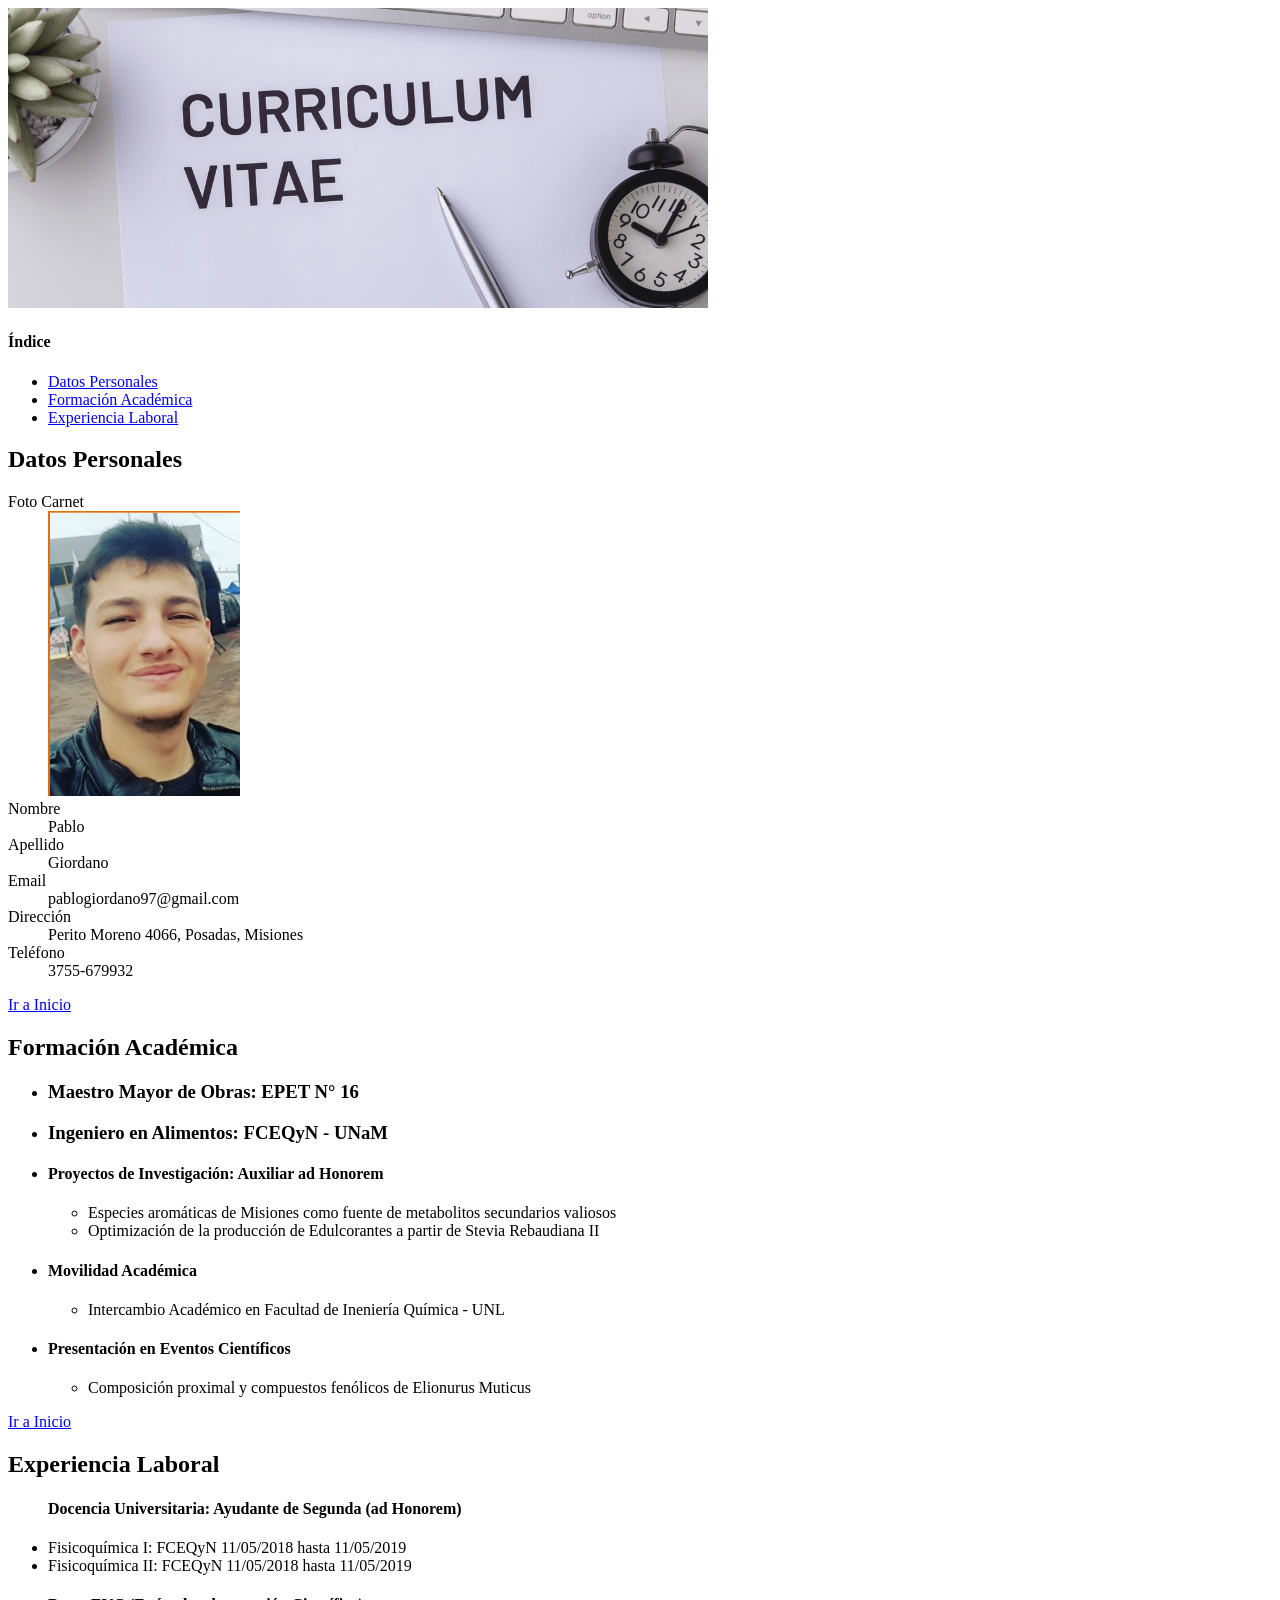
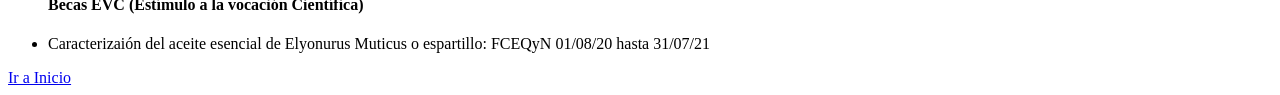
==== index.html @ 4eb3af81 "Add files via upload Subiendo de nuevo los archivos" ====
<!DOCTYPE html>
<html lang="en">
<head>
    <meta charset="UTF-8">
    <meta http-equiv="X-UA-Compatible" content="IE=edge">
    <meta name="viewport" content="width=device-width, initial-scale=1.0">
    <title>Pablo Giordano</title>
</head>
<body>
    <img src="./cabeceracv.png" id="header">
    <nav>
        <h4>Índice</h4>
        <ul>
            <li><a href="#top">Datos Personales</a></li>
            <li><a href="#mid">Formación Académica</a></li>
            <li><a href="#bot">Experiencia Laboral</a></li>
        </ul>
    </nav>
    <div>
        <h2 id="top">Datos Personales</h2>
        <dl>
            <dt>Foto Carnet</dt>
            <dd><img src="./fotocarnet.png"></dd>
            <dt>Nombre</dt>
            <dd>Pablo</dd>
            <dt>Apellido</dt>
            <dd>Giordano</dd>
            <dt>Email</dt>
            <dd>pablogiordano97@gmail.com</dd>
            <dt>Dirección</dt>
            <dd>Perito Moreno 4066, Posadas, Misiones</dd>
            <dt>Teléfono</dt>
            <dd>3755-679932</dd>
        </dl>
    <nav>
        <a href="#header">Ir a Inicio</a>
    </nav>
    </div>
    <div>
        <h2 id="mid">Formación Académica</h2>
        <ul>
            <li><h3>Maestro Mayor de Obras: EPET N° 16</h3></li>
            <li><h3>Ingeniero en Alimentos: FCEQyN - UNaM</h3></li>
            <li>
                <h4>Proyectos de Investigación: Auxiliar ad Honorem</h4>
                <ul> 
                    <li>Especies aromáticas de Misiones como fuente de metabolitos secundarios valiosos</li>
                    <li>Optimización de la producción de Edulcorantes a partir de <l>Stevia Rebaudiana II</l></li>
                </ul>
            </li>
            <li>
                <h4>Movilidad Académica</h4>
                <ul>
                    <li>Intercambio Académico en Facultad de Ineniería Química - UNL</li>
                </ul>
            </li>
            <li>
                <h4>Presentación en Eventos Científicos</h4>
                <ul>
                    <li>Composición proximal y compuestos fenólicos de <l>Elionurus Muticus</l></li>
                </ul>
            </li>
        </ul>
    </div>
    <nav>
        <a href="#header">Ir a Inicio</a>
    </nav>
    <div>
        <h2 id="bot">Experiencia Laboral</h2>
        <ul>
            <h4>Docencia Universitaria: Ayudante de Segunda (ad Honorem)</h4>
            <li>Fisicoquímica I: FCEQyN 11/05/2018 hasta 11/05/2019</li>
            <li>Fisicoquímica II: FCEQyN 11/05/2018 hasta 11/05/2019</li>
        </ul>
        <ul>
            <h4>Becas EVC (Estímulo a la vocación Científica)</h4>
            <li>Caracterizaión del aceite esencial de <l>Elyonurus Muticus</l> o espartillo: FCEQyN 01/08/20 hasta 31/07/21</li>
        </ul>
    </div>
    <nav>
        <a href="#header">Ir a Inicio</a>
    </nav>    
</body>
</html>
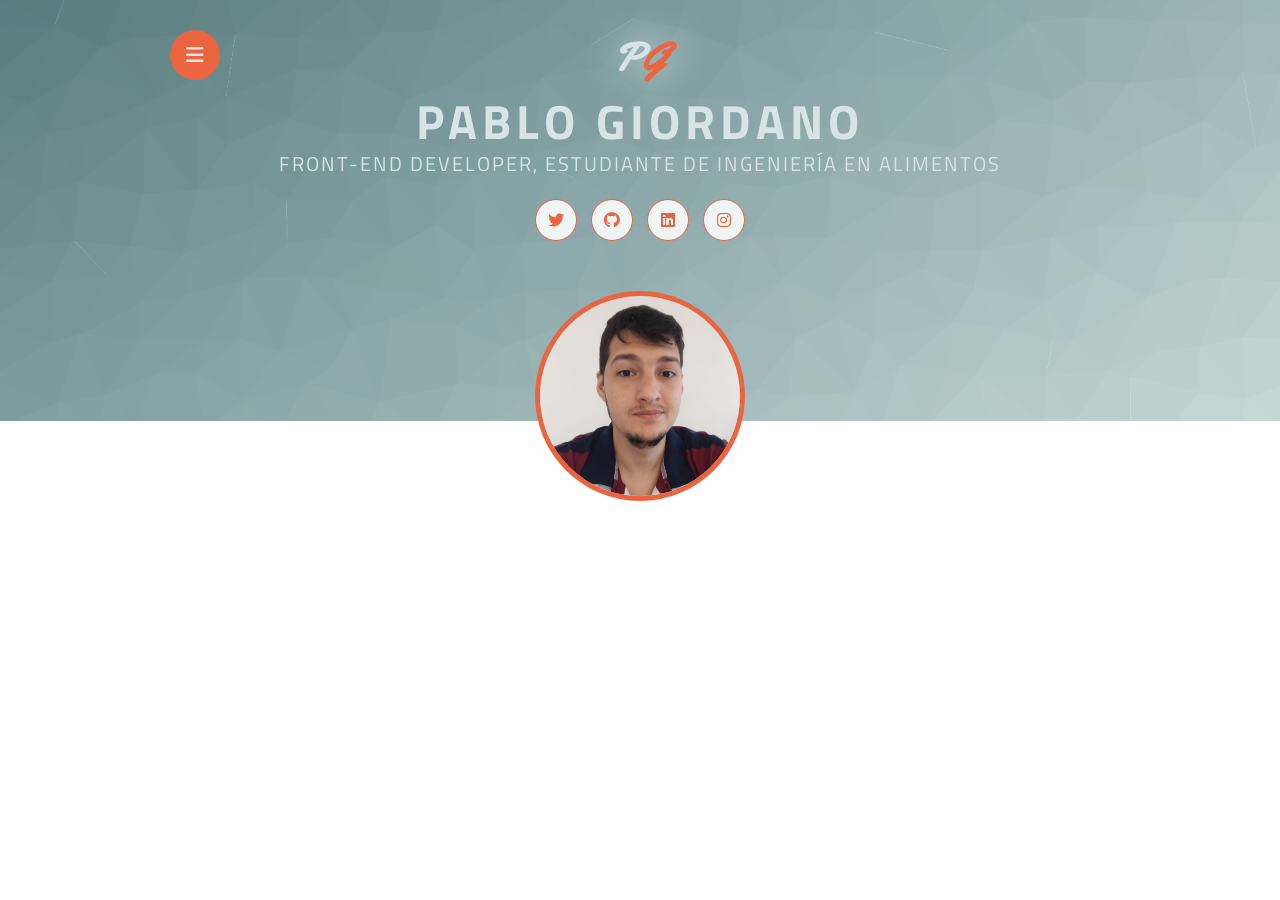
==== commit bcccb414: "Primer commit, inicio de la página hecho con navbar, foto y redes" ====
--- a/index.html
+++ b/index.html
@@ -1,84 +1,50 @@
-<!DOCTYPE html>
-<html lang="en">
-<head>
-    <meta charset="UTF-8">
-    <meta http-equiv="X-UA-Compatible" content="IE=edge">
-    <meta name="viewport" content="width=device-width, initial-scale=1.0">
-    <title>Pablo Giordano</title>
-</head>
-<body>
-    <img src="./cabeceracv.png" id="header">
-    <nav>
-        <h4>Índice</h4>
-        <ul>
-            <li><a href="#top">Datos Personales</a></li>
-            <li><a href="#mid">Formación Académica</a></li>
-            <li><a href="#bot">Experiencia Laboral</a></li>
-        </ul>
-    </nav>
-    <div>
-        <h2 id="top">Datos Personales</h2>
-        <dl>
-            <dt>Foto Carnet</dt>
-            <dd><img src="./fotocarnet.png"></dd>
-            <dt>Nombre</dt>
-            <dd>Pablo</dd>
-            <dt>Apellido</dt>
-            <dd>Giordano</dd>
-            <dt>Email</dt>
-            <dd>pablogiordano97@gmail.com</dd>
-            <dt>Dirección</dt>
-            <dd>Perito Moreno 4066, Posadas, Misiones</dd>
-            <dt>Teléfono</dt>
-            <dd>3755-679932</dd>
-        </dl>
-    <nav>
-        <a href="#header">Ir a Inicio</a>
-    </nav>
-    </div>
-    <div>
-        <h2 id="mid">Formación Académica</h2>
-        <ul>
-            <li><h3>Maestro Mayor de Obras: EPET N° 16</h3></li>
-            <li><h3>Ingeniero en Alimentos: FCEQyN - UNaM</h3></li>
-            <li>
-                <h4>Proyectos de Investigación: Auxiliar ad Honorem</h4>
-                <ul> 
-                    <li>Especies aromáticas de Misiones como fuente de metabolitos secundarios valiosos</li>
-                    <li>Optimización de la producción de Edulcorantes a partir de <l>Stevia Rebaudiana II</l></li>
-                </ul>
-            </li>
-            <li>
-                <h4>Movilidad Académica</h4>
-                <ul>
-                    <li>Intercambio Académico en Facultad de Ineniería Química - UNL</li>
-                </ul>
-            </li>
-            <li>
-                <h4>Presentación en Eventos Científicos</h4>
-                <ul>
-                    <li>Composición proximal y compuestos fenólicos de <l>Elionurus Muticus</l></li>
-                </ul>
-            </li>
-        </ul>
-    </div>
-    <nav>
-        <a href="#header">Ir a Inicio</a>
-    </nav>
-    <div>
-        <h2 id="bot">Experiencia Laboral</h2>
-        <ul>
-            <h4>Docencia Universitaria: Ayudante de Segunda (ad Honorem)</h4>
-            <li>Fisicoquímica I: FCEQyN 11/05/2018 hasta 11/05/2019</li>
-            <li>Fisicoquímica II: FCEQyN 11/05/2018 hasta 11/05/2019</li>
-        </ul>
-        <ul>
-            <h4>Becas EVC (Estímulo a la vocación Científica)</h4>
-            <li>Caracterizaión del aceite esencial de <l>Elyonurus Muticus</l> o espartillo: FCEQyN 01/08/20 hasta 31/07/21</li>
-        </ul>
-    </div>
-    <nav>
-        <a href="#header">Ir a Inicio</a>
-    </nav>    
-</body>
+<!DOCTYPE html>
+<html lang="es">
+<head>
+    <meta charset="UTF-8">
+    <meta http-equiv="X-UA-Compatible" content="IE=edge">
+    <meta name="viewport" content="width=device-width, initial-scale=1.0">
+    <link rel="stylesheet" href="https://cdnjs.cloudflare.com/ajax/libs/font-awesome/6.3.0/css/all.min.css" integrity="sha512-SzlrxWUlpfuzQ+pcUCosxcglQRNAq/DZjVsC0lE40xsADsfeQoEypE+enwcOiGjk/bSuGGKHEyjSoQ1zVisanQ==" crossorigin="anonymous" referrerpolicy="no-referrer" />
+    <title>CV Pablo Giordano</title>
+    <link rel="stylesheet" href="styles/style.css">
+</head>
+<body>
+    <section class="inicio" id="inicio">
+        <div class="contenido-seccion">
+            <header>
+                <div class="nav-bar" id='nav-bar'>
+                    <i class="fa-solid fa-bars"></i>
+                </div>
+                <nav class="nav" id="nav">
+                    <a href="#inicio">Inicio</a>
+                    <a href="#sobremi">Sobre mí</a>
+                    <a href="#habilidades">Habilidades</a>
+                    <a href="#contacto">Contacto</a>
+                    <a href=""></a>
+                </nav>
+                <div class="logo">
+                    P<span class="color">G</span>
+                </div>
+                <div class="info">
+                    <h1>PABLO GIORDANO</h1>
+                    <h2>FRONT-END DEVELOPER, ESTUDIANTE DE INGENIERÍA EN ALIMENTOS</h2>
+                    <div class="redes">
+                        <a href="#"><i class="fa-brands fa-twitter"></i></a>
+                        <a href="#"><i class="fa-brands fa-github"></i></a>
+                        <a href="#"><i class="fa-brands fa-linkedin"></i></a>
+                        <a href="#"><i class="fa-brands fa-instagram"></i></a>
+                    </div>
+                </div>
+                <div class="foto">
+                    <img src="data/img.png" alt="Foto del curriculum">
+                </div>
+                
+            </header>
+        </div>
+    </section>
+    
+
+
+    <script src='app/app.js'></script>
+</body>
 </html>
--- a/styles/style.css
+++ b/styles/style.css
@@ -0,0 +1,129 @@
+/* Importamos las fuentes de Google Fonts*/
+@import url('https://fonts.googleapis.com/css2?family=Roboto+Condensed:wght@300;400&family=Titillium+Web:wght@200;300;400;600;700&family=Yellowtail&display=swap');
+
+/*Colores de la página web*/
+:root{
+    --color-base: #EFF5F5;
+    --color-secundario: #D6E4E5;
+    --color-letras: #497174;
+    --color-resaltar: #EB6440;
+}
+
+
+*{
+    font-family: 'Titillium Web';
+    margin:0;
+    padding:0;
+}
+html{
+    scroll-behavior: smooth;
+}
+/* Sección Inicio*/
+.inicio{
+    background: url("../data/triangles.png");
+    background-size: cover;
+    background-position: center center;
+    color: var(--color-secundario);
+}
+.inicio .contenido-seccion{
+    max-width: 1000px;
+    margin: auto;
+    text-align: center;
+    padding: 0 10px;
+}
+.inicio .contenido-seccion header{
+    padding: 30px;
+}
+
+/* Menú de navegación*/
+
+.inicio .contenido-seccion header nav{
+    position: fixed;
+    margin-left: 60px;
+    background-color: var(--color-resaltar);
+    padding: 15px;
+    border-radius: 10px;
+    text-align: left;
+    z-index: 99;
+    display: none;
+}
+.inicio .contenido-seccion header nav a{
+    display: block;
+    color: var(--color-base);
+    text-decoration: none;
+    margin-bottom: 10px;
+    font-weight: bold;
+}
+
+/* LOGO */
+.inicio .contenido-seccion header .logo {
+    font-weight: bold;
+    font-size: 2.5rem;
+    font-family: 'Yellowtail';
+    text-shadow: 0 0 35px var(--color-secundario);
+}
+.inicio .contenido-seccion header .logo .color{
+    color: var(--color-resaltar);
+    font-family: 'Yellowtail';
+}
+.inicio .contenido-seccion header .nav-bar{
+    position: fixed;
+    background-color: var(--color-resaltar);
+    font-size: 20px;
+    width: 50px;
+    height: 50px;
+    border-radius: 50%;
+    line-height: 50px;
+    cursor: pointer;
+    transition: .3s;
+}
+.inicio .contenido-seccion header .nav-bar:hover{
+    box-shadow: 0 0 35px var(--color-secundario);
+}
+.inicio .contenido-seccion .info{
+    padding-bottom: 130px;
+}
+.inicio .contenido-seccion .info h1{
+    font-size: 3rem;
+    letter-spacing: 5px;
+}
+.inicio .contenido-seccion .info h2{
+    font-weight: normal;
+    font-size: 20px;
+    margin-top: -10px;
+    letter-spacing: 2px;
+}
+.inicio .contenido-seccion .info .redes{
+    margin: 20px 0;
+}
+.inicio .contenido-seccion .info .redes a{
+    display: inline-block;
+    text-decoration: none;
+    color: var(--color-resaltar);
+    background-color: var(--color-base);
+    border: 1px solid var(--color-resaltar);
+    border-radius: 50%;
+    width: 40px;
+    height: 40px;
+    line-height: 40px;
+    margin: 0 5px;
+    transition: .3s;
+}
+.inicio .contenido-seccion .info .redes a:hover{
+    color: var(--color-secundario);
+    border-color: var(--color-secundario);
+    box-shadow: 0 0 20px var(--color-base);
+    background-color: var(--color-resaltar);
+}
+.inicio .contenido-seccion .foto{
+    position: relative;
+}
+.inicio .contenido-seccion .foto img{
+    max-width: 200px;
+    border-radius: 50%;
+    border: 5px solid var(--color-resaltar);
+    position: absolute;
+    left: 50%;
+    top: -100px;
+    transform: translateX(-50%);
+}
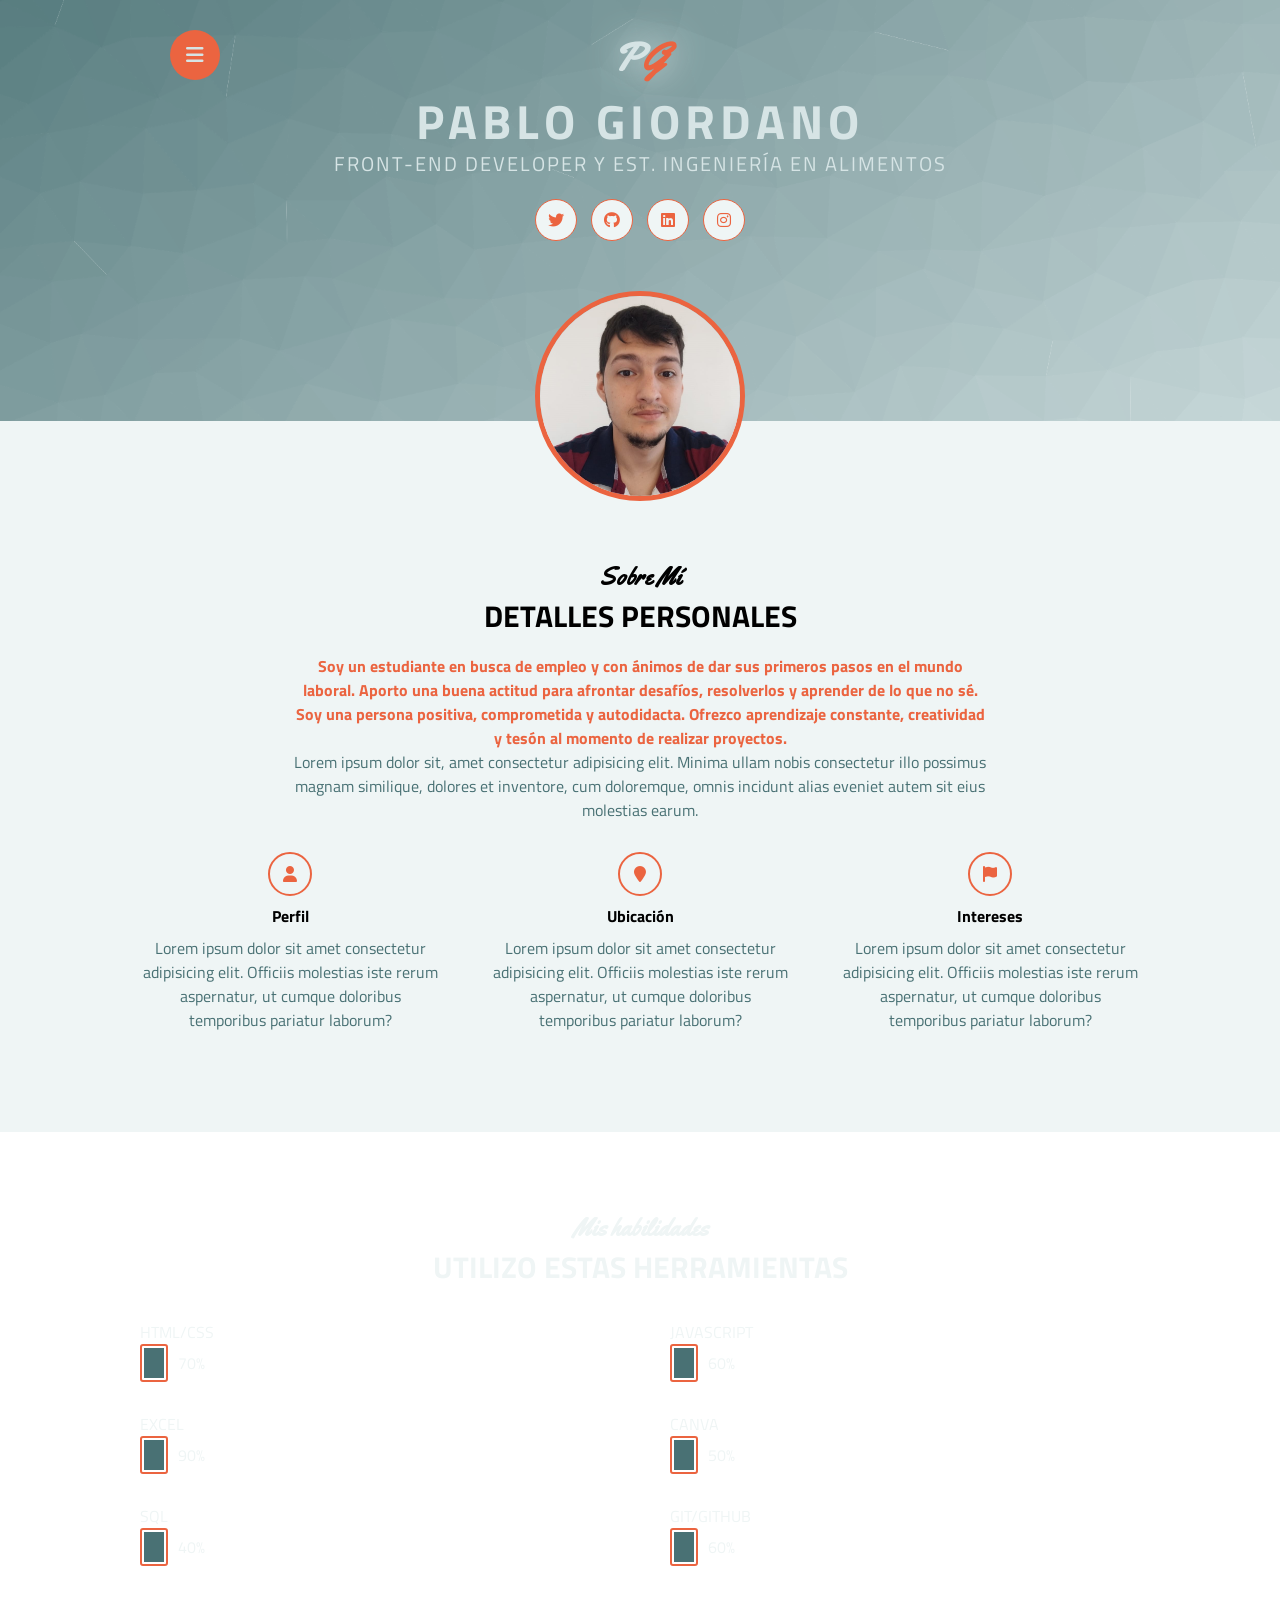
==== commit 1c92df2c: "Agreggue secciones Sobre MÃi y Habilidades" ====
--- a/index.html
+++ b/index.html
@@ -9,6 +9,7 @@
     <link rel="stylesheet" href="styles/style.css">
 </head>
 <body>
+    <!--SECCION INICIO-->
     <section class="inicio" id="inicio">
         <div class="contenido-seccion">
             <header>
@@ -27,7 +28,7 @@
                 </div>
                 <div class="info">
                     <h1>PABLO GIORDANO</h1>
-                    <h2>FRONT-END DEVELOPER, ESTUDIANTE DE INGENIERÍA EN ALIMENTOS</h2>
+                    <h2>FRONT-END DEVELOPER Y EST. INGENIERÍA EN ALIMENTOS</h2>
                     <div class="redes">
                         <a href="#"><i class="fa-brands fa-twitter"></i></a>
                         <a href="#"><i class="fa-brands fa-github"></i></a>
@@ -42,8 +43,111 @@
             </header>
         </div>
     </section>
-    
+    <!--SECCION SOBRE MI-->
+    <section class="sobremi" id="sobremi">
+        <div class="contenido-seccion">
+            <h2 class="titulo-seccion">Sobre Mí</h2>
+            <h3>Detalles Personales</h3>
 
+            <p class="especial">Soy un estudiante en busca de empleo y con ánimos de dar sus primeros pasos en el mundo laboral. Aporto una buena actitud para afrontar desafíos, resolverlos y aprender de lo que no sé. Soy una persona positiva, comprometida y autodidacta. Ofrezco aprendizaje constante, creatividad y tesón al momento de realizar proyectos.</p>
+            <p>Lorem ipsum dolor sit, amet consectetur adipisicing elit. Minima ullam nobis consectetur illo possimus magnam similique, 
+                dolores et inventore, cum doloremque, omnis incidunt alias eveniet autem sit eius molestias earum.</p>
+
+            <div class="fila">
+                <div class="col">
+                    <i class="fa-solid fa-user"></i>
+                    <span class="titulo-detalle">Perfil</span>
+                    <p>Lorem ipsum dolor sit amet consectetur adipisicing elit. Officiis molestias 
+                        iste rerum aspernatur, ut cumque doloribus temporibus pariatur laborum?</p>
+                </div>
+                <div class="col">
+                    <i class="fa-solid fa-location-pin"></i>
+                    <span class="titulo-detalle">Ubicación</span>
+                    <p>Lorem ipsum dolor sit amet consectetur adipisicing elit. Officiis molestias 
+                        iste rerum aspernatur, ut cumque doloribus temporibus pariatur laborum?</p>
+                </div>
+                <div class="col">
+                    <i class="fa-solid fa-flag"></i>
+                    <span class="titulo-detalle">Intereses</span>
+                    <p>Lorem ipsum dolor sit amet consectetur adipisicing elit. Officiis molestias 
+                        iste rerum aspernatur, ut cumque doloribus temporibus pariatur laborum?</p>
+                </div>
+            </div>
+        </div>
+    </section>
+    <!--SECCION HABILIDADES-->
+    <section class="habilidades" id="habilidades">
+        <div class="contenido-habilidades">
+            <h2 class="titulo-seccion">Mis habilidades</h2>
+            <h3>Utilizo estas herramientas</h3>
+            <div class="fila">
+                <div class="col">
+                    <span>HTML/CSS</span>
+                    <div class="cont-barra">
+                        <div class="barra" id="html">
+
+                            <div class="e"></div>
+                        </div>
+                        <span>70%</span>
+                    </div>
+                </div>
+                <div class="col">
+                    <span>JAVASCRIPT</span>
+                    <div class="cont-barra">
+                        <div class="barra" id="javascript">
+
+                            <div class="e"></div>
+                        </div>
+                        <span>60%</span>
+                    </div>
+                </div>
+            </div>
+            <div class="fila">
+                <div class="col">
+                    <span>EXCEL</span>
+                    <div class="cont-barra">
+                        <div class="barra" id="excel">
+
+                            <div class="e"></div>
+                        </div>
+                        <span>90%</span>
+                    </div>
+                </div>
+                <div class="col">
+                    <span>CANVA</span>
+                    <div class="cont-barra">
+                        <div class="barra" id="canva">
+
+                            <div class="e"></div>
+                        </div>
+                        <span>50%</span>
+                    </div>
+                </div>
+            </div>
+            <div class="fila">
+                <div class="col">
+                    <span>SQL</span>
+                    <div class="cont-barra">
+                        <div class="barra" id="sql">
+
+                            <div class="e"></div>
+                        </div>
+                        <span>40%</span>
+                    </div>
+                </div>
+                <div class="col">
+                    <span>GIT/GITHUB</span>
+                    <div class="cont-barra">
+                        <div class="barra" id="git">
+
+                            <div class="e"></div>
+                        </div>
+                        <span>60%</span>
+                    </div>
+                </div>
+            </div>
+        </div>
+    </section>
 
     <script src='app/app.js'></script>
 </body>
--- a/styles/style.css
+++ b/styles/style.css
@@ -126,4 +126,105 @@
     left: 50%;
     top: -100px;
     transform: translateX(-50%);
+}
+/*SECCION SOBRE MI*/
+.titulo-seccion{
+    font-family: 'Yellowtail';
+    font-size: 1.5rem;
+}
+
+.sobremi{
+    background-color: var(--color-base);
+    padding: 140px 0 100px 0;
+    text-align: center;
+}
+.sobremi .contenido-seccion{
+    max-width: 1000px;
+    margin: auto;
+    padding: 0 10px;
+}
+.sobremi .contenido-seccion h3{
+    text-transform: uppercase;
+    font-size: 30px;
+}
+.sobremi .contenido-seccion .especial{
+    color: var(--color-resaltar);
+    font-weight: bold;
+    margin-top: 15px;
+}
+.sobremi .contenido-seccion p{
+    max-width: 700px;
+    margin: auto;
+    color: var(--color-letras);
+}
+.sobremi .contenido-seccion .fila{
+    display: flex;
+    margin-top: 30px;
+    justify-content: space-between;
+}
+.sobremi .contenido-seccion .fila .col{
+    width: 30%;
+}
+.sobremi .contenido-seccion .fila .col i{
+    color: var(--color-resaltar);
+    display: inline-block;
+    width: 40px;
+    height: 40px;
+    border: 2px solid var(--color-resaltar);
+    line-height: 40px;
+    border-radius: 50%;
+}
+.sobremi .contenido-seccion .fila .col span{
+    display: block;
+    font-weight: bold;
+    margin: 8px 0;
+}
+
+/*SECCION DE HABILIDADES*/
+.habilidades{
+    padding: 80px 0 100px 0;
+    text-align: center;
+    background: url("../data/triangles.png");
+    background-size: cover;
+    background-attachment: fixed;
+    background-position: center center;
+    color: var(--color-base);
+}
+.habilidades .titulo-seccion{
+    color: var(--color-base);
+}
+.habilidades .contenido-habilidades{
+    max-width: 1000px;
+    margin: auto;
+    padding: 0 10px;
+}
+.habilidades .contenido-habilidades h3{
+    text-transform: uppercase;
+    font-size: 30px;
+}
+.habilidades .contenido-habilidades .fila{
+    display: flex;
+    justify-content: space-between;
+    margin-top: 30px;
+}
+.habilidades .contenido-habilidades .fila .col{
+    width: 47%;
+    text-align: left;
+}
+.habilidades .contenido-habilidades .fila .col .cont-barra{
+    display: flex;
+    align-items: center;
+}
+.habilidades .contenido-habilidades .barra{
+    display: flex;
+    border: 2px solid var(--color-resaltar);
+    padding: 2px;
+    border-radius: 3px;
+    margin-right: 10px;
+}
+.habilidades .contenido-habilidades .barra .e{
+    background-color: var(--color-letras);
+    width: 20px;
+    height: 30px;
+    
 }
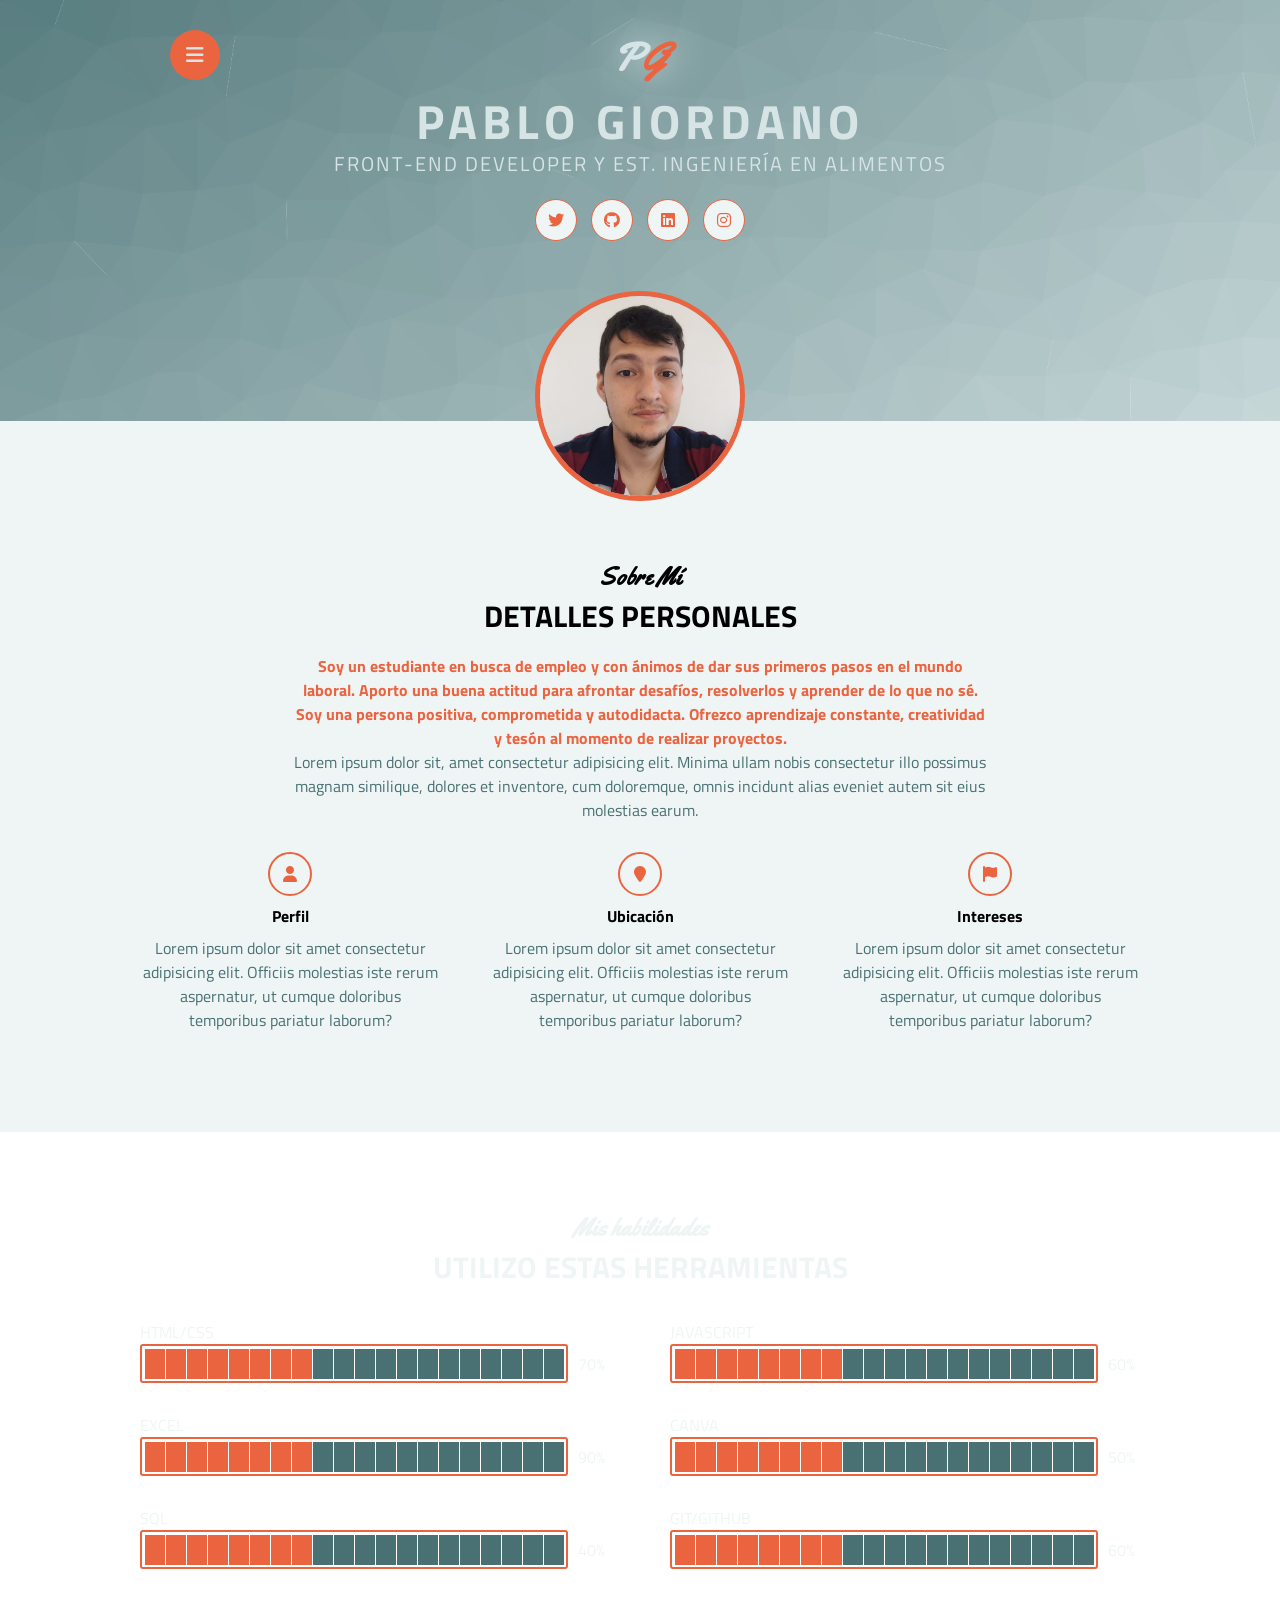
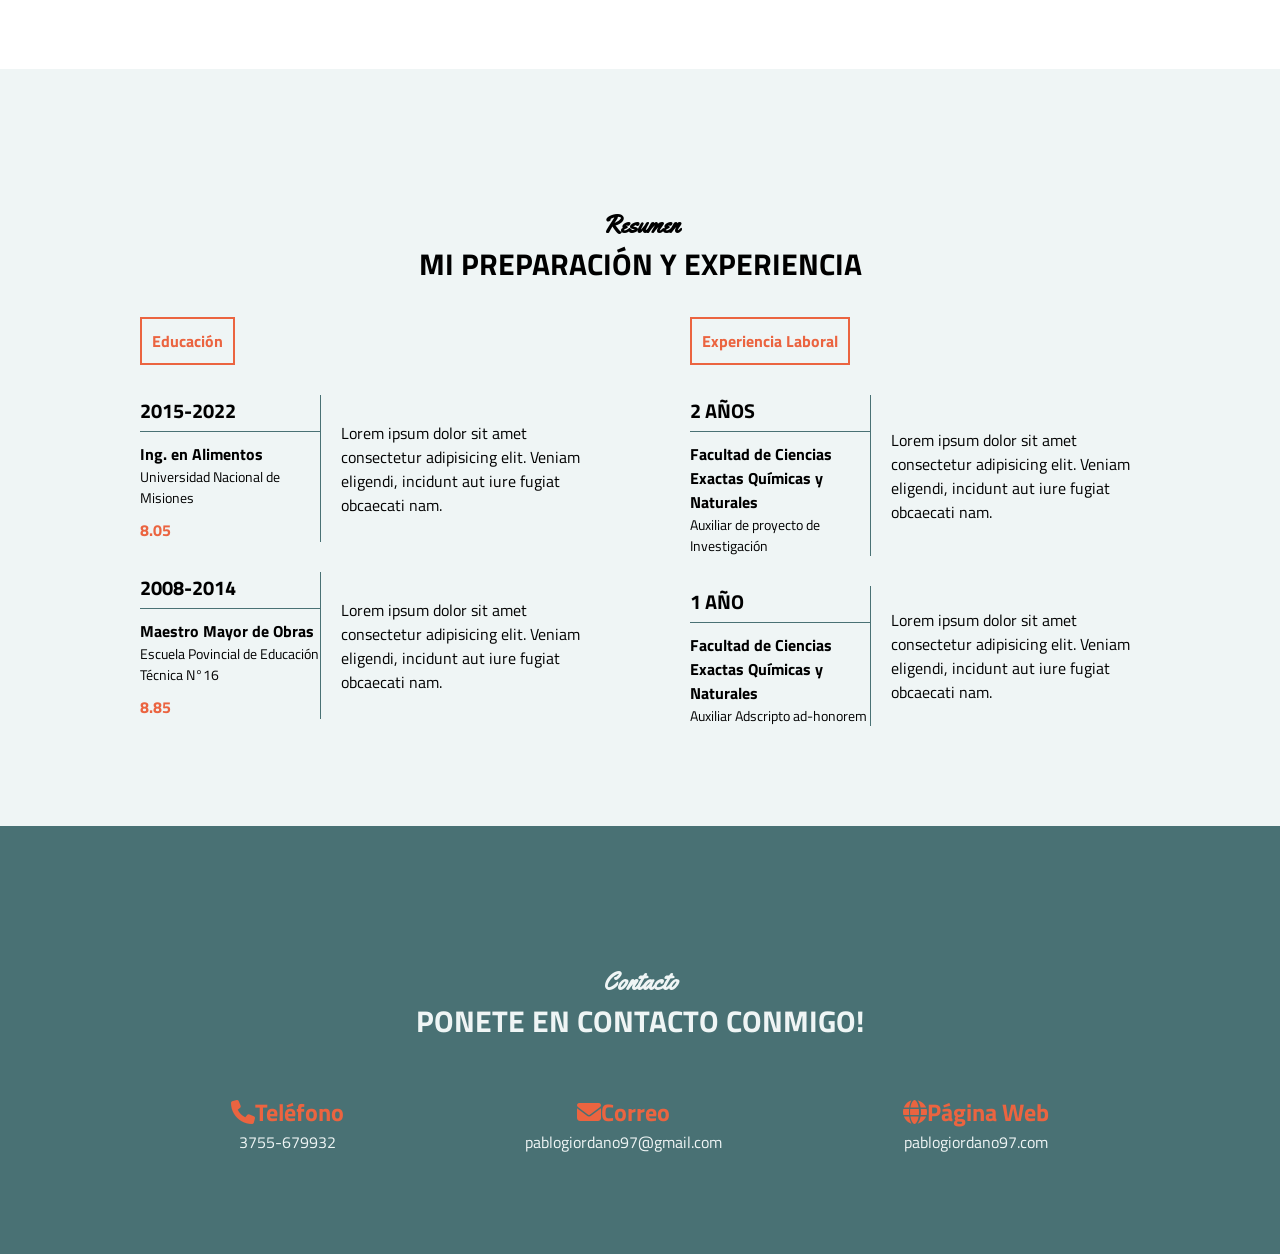
==== commit aba40d64: "Agregue secciones de contacto y resumen, tambiÃen javascript para animaciones y esconder el nav cuan" ====
--- a/index.html
+++ b/index.html
@@ -17,10 +17,11 @@
                     <i class="fa-solid fa-bars"></i>
                 </div>
                 <nav class="nav" id="nav">
-                    <a href="#inicio">Inicio</a>
-                    <a href="#sobremi">Sobre mí</a>
-                    <a href="#habilidades">Habilidades</a>
-                    <a href="#contacto">Contacto</a>
+                    <a href="#inicio" onclick="selecciona()">Inicio</a>
+                    <a href="#sobremi" onclick="selecciona()">Sobre mí</a>
+                    <a href="#habilidades" onclick="selecciona()">Habilidades</a>
+                    <a href="#resumen" onclick="selecciona()">Resumen</a>
+                    <a href="#contacto" onclick="selecciona()">Contacto</a>
                     <a href=""></a>
                 </nav>
                 <div class="logo">
@@ -148,7 +149,119 @@
             </div>
         </div>
     </section>
-
+    <!--SECCION RESUMEN-->
+    <section class="resumen" id="resumen">
+        <div class="contenido-seccion">
+            <h2 class="titulo-seccion">Resumen</h2>
+            <h3>Mi preparación y experiencia</h3>
+            <div class="info">
+                <div class="col">
+                    <span class="titulo">Educación</span>
+                    <table>
+                        <tr>
+                            <td class="datos">
+                                <h3>2015-2022</h3>
+                            </td>
+                            <td class="descripcion" rowspan="2">
+                                Lorem ipsum dolor sit amet consectetur adipisicing elit. Veniam eligendi, 
+                                incidunt aut iure fugiat obcaecati nam. 
+                            </td>
+                        </tr>
+                        <tr>
+                            <td>
+                                <h4>Ing. en Alimentos</h4>
+                                <p>Universidad Nacional de Misiones</p>
+                                <span class="promedio">8.05</span>
+                            </td>
+                        </tr>
+                    </table>
+                    <table>
+                        <tr>
+                            <td class="datos">
+                                <h3>2008-2014</h3>
+                            </td>
+                            <td class="descripcion" rowspan="2">
+                                Lorem ipsum dolor sit amet consectetur adipisicing elit. Veniam eligendi, 
+                                incidunt aut iure fugiat obcaecati nam. 
+                            </td>
+                        </tr>
+                        <tr>
+                            <td>
+                                <h4>Maestro Mayor de Obras</h4>
+                                <p>Escuela Povincial de Educación Técnica N°16</p>
+                                <span class="promedio">8.85</span>
+                            </td>
+                        </tr>
+                    </table>
+                </div>
+                <div class="col">
+                    <span class="titulo">Experiencia Laboral</span>
+                    <table>
+                        <tr>
+                            <td class="datos">
+                                <h3>2 años</h3>
+                            </td>
+                            <td class="descripcion" rowspan="2">
+                                Lorem ipsum dolor sit amet consectetur adipisicing elit. Veniam eligendi, 
+                                incidunt aut iure fugiat obcaecati nam. 
+                            </td>
+                        </tr>
+                        <tr>
+                            <td>
+                                <h4>Facultad de Ciencias Exactas Químicas y Naturales</h4>
+                                <p>Auxiliar de proyecto de Investigación</p>
+                                
+                            </td>
+                        </tr>
+                    </table>
+                    <table>
+                        <tr>
+                            <td class="datos">
+                                <h3>1 año</h3>
+                            </td>
+                            <td class="descripcion" rowspan="2">
+                                Lorem ipsum dolor sit amet consectetur adipisicing elit. Veniam eligendi, 
+                                incidunt aut iure fugiat obcaecati nam. 
+                            </td>
+                        </tr>
+                        <tr>
+                            <td>
+                                <h4>Facultad de Ciencias Exactas Químicas y Naturales</h4>
+                                <p>Auxiliar Adscripto ad-honorem</p>
+                            </td>
+                        </tr>
+                    </table>
+                </div>
+            </div>
+        </div>
+    </section>
+    <!--SECCION CONTACTO-->
+    <section class="contacto" id="contacto">
+        <div class="contenido-seccion">
+            <h2 class="titulo-seccion">Contacto</h2>
+            <h3>Ponete en contacto conmigo!</h3>
+            <div class="fila">
+                <div class="col">
+                    <h2>
+                        <i class="fa-solid fa-phone"></i>Teléfono
+                    </h2>
+                    <span class="info-contacto">3755-679932</span>
+                </div>
+                <div class="col">
+                    <h2>
+                        <i class="fa-solid fa-envelope"></i>Correo
+                    </h2>
+                    <span class="info-contacto">pablogiordano97@gmail.com</span>
+                </div>
+                <div class="col">
+                    <h2>
+                        <i class="fa-solid fa-globe"></i>Página Web
+                    </h2>
+                    <span class="info-contacto">pablogiordano97.com</span>
+                </div>
+            </div>    
+        </div>
+    </section>
     <script src='app/app.js'></script>
 </body>
 </html>
--- a/styles/style.css
+++ b/styles/style.css
@@ -226,5 +226,92 @@
     background-color: var(--color-letras);
     width: 20px;
     height: 30px;
-    
+    margin: 0.5px;
+}
+/*SECCION RESUMEN*/
+.resumen {
+    background-color: var(--color-base);
+    padding: 140px 0 100px 0;
+    text-align: center;
+}
+.resumen .contenido-seccion {
+    max-width: 1000px;
+    margin: auto;
+    padding: 0 10px;
+}
+.resumen .contenido-seccion h3{
+    text-transform: uppercase;
+    font-size: 30px;
+}
+.resumen .contenido-seccion .info{
+    text-align: left;
+    display: flex;
+    justify-content: space-between;
+    margin-top: 30px;
+}
+.resumen .contenido-seccion .info .col{
+    width: 45%;
+}
+.resumen .contenido-seccion .info .col .titulo{
+    display: inline-block;
+    color: var(--color-resaltar);
+    font-weight: bold;
+    border: 2px solid var(--color-resaltar);
+    padding: 10px;
+}
+.resumen .contenido-seccion .info .col table{
+    margin-top: 30px;
+    border-collapse: collapse;
+}
+.resumen .contenido-seccion .info .col table .datos{
+    width: 40%;
+    border-bottom: 1px solid var(--color-letras);
+}
+.resumen .contenido-seccion .info .col table h4{
+    margin-top: 10px;
+}
+.resumen .contenido-seccion .info .col table h3{
+    font-size: 20px;
+    margin-bottom: 5px;
+}
+.resumen .contenido-seccion .info .col table p{
+    font-size: 14px;
+}
+.resumen .contenido-seccion .info .col table .promedio{
+    display: block;
+    color: var(--color-resaltar);
+    margin-top: 10px;
+    font-weight: bold;
+}
+.resumen .contenido-seccion .info .col table .descripcion{
+    border-left: 1px solid var(--color-letras);
+    padding-left: 20px;
+}
+/*SECCION CONTACTO*/
+
+.contacto{
+    background-color: var(--color-letras);
+    padding: 140px 0 100px 0;
+    color: var(--color-base);
+    text-align: center;
+}
+.contacto .contenido-seccion{
+    max-width: 1000px;
+    margin: auto;
+    padding: 0 10px;
+}
+.contacto .contenido-seccion h3{
+    text-transform: uppercase;
+    font-size: 30px;
+}
+.contacto .contenido-seccion .fila{
+    display: flex;
+    justify-content: space-around;
+}
+.contacto .contenido-seccion .fila .col{
+    margin-top: 50px;
+}
+.contacto .contenido-seccion .fila .col h2{
+    color:var(--color-resaltar);
+
 }
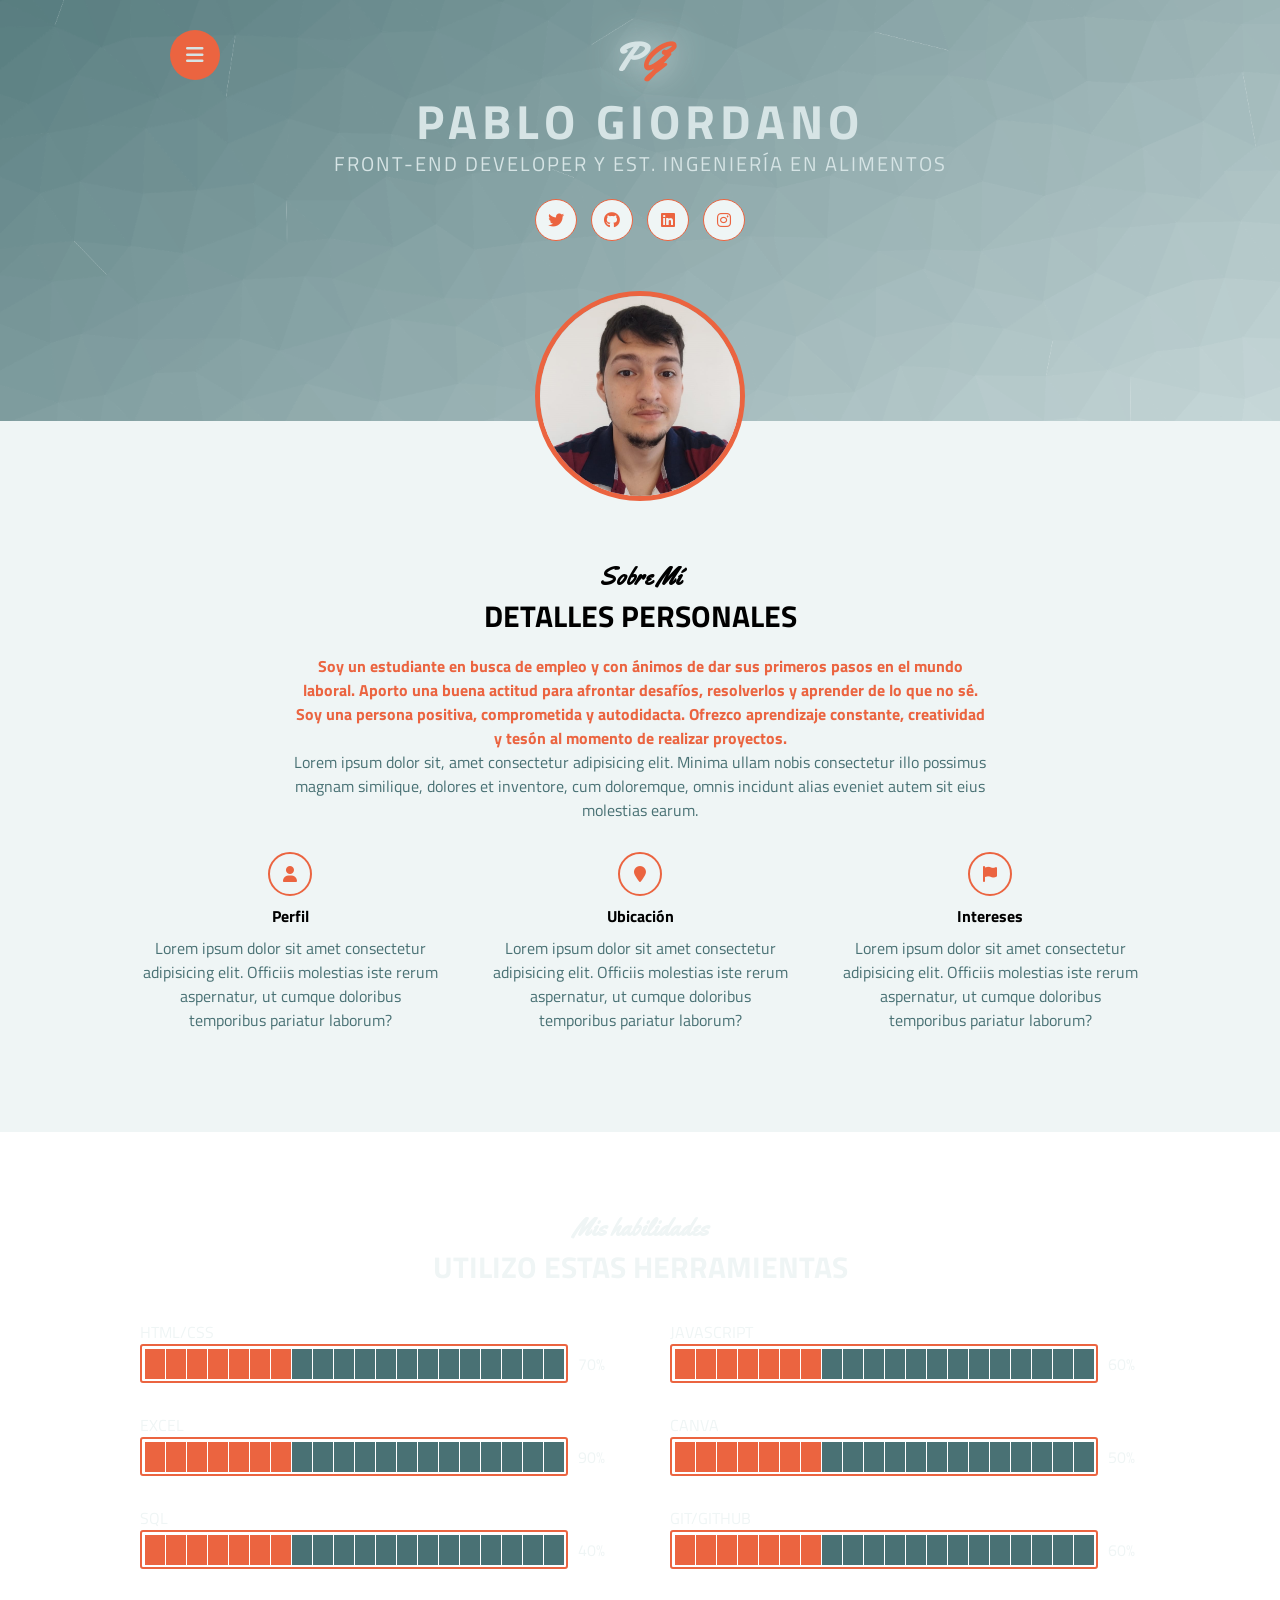
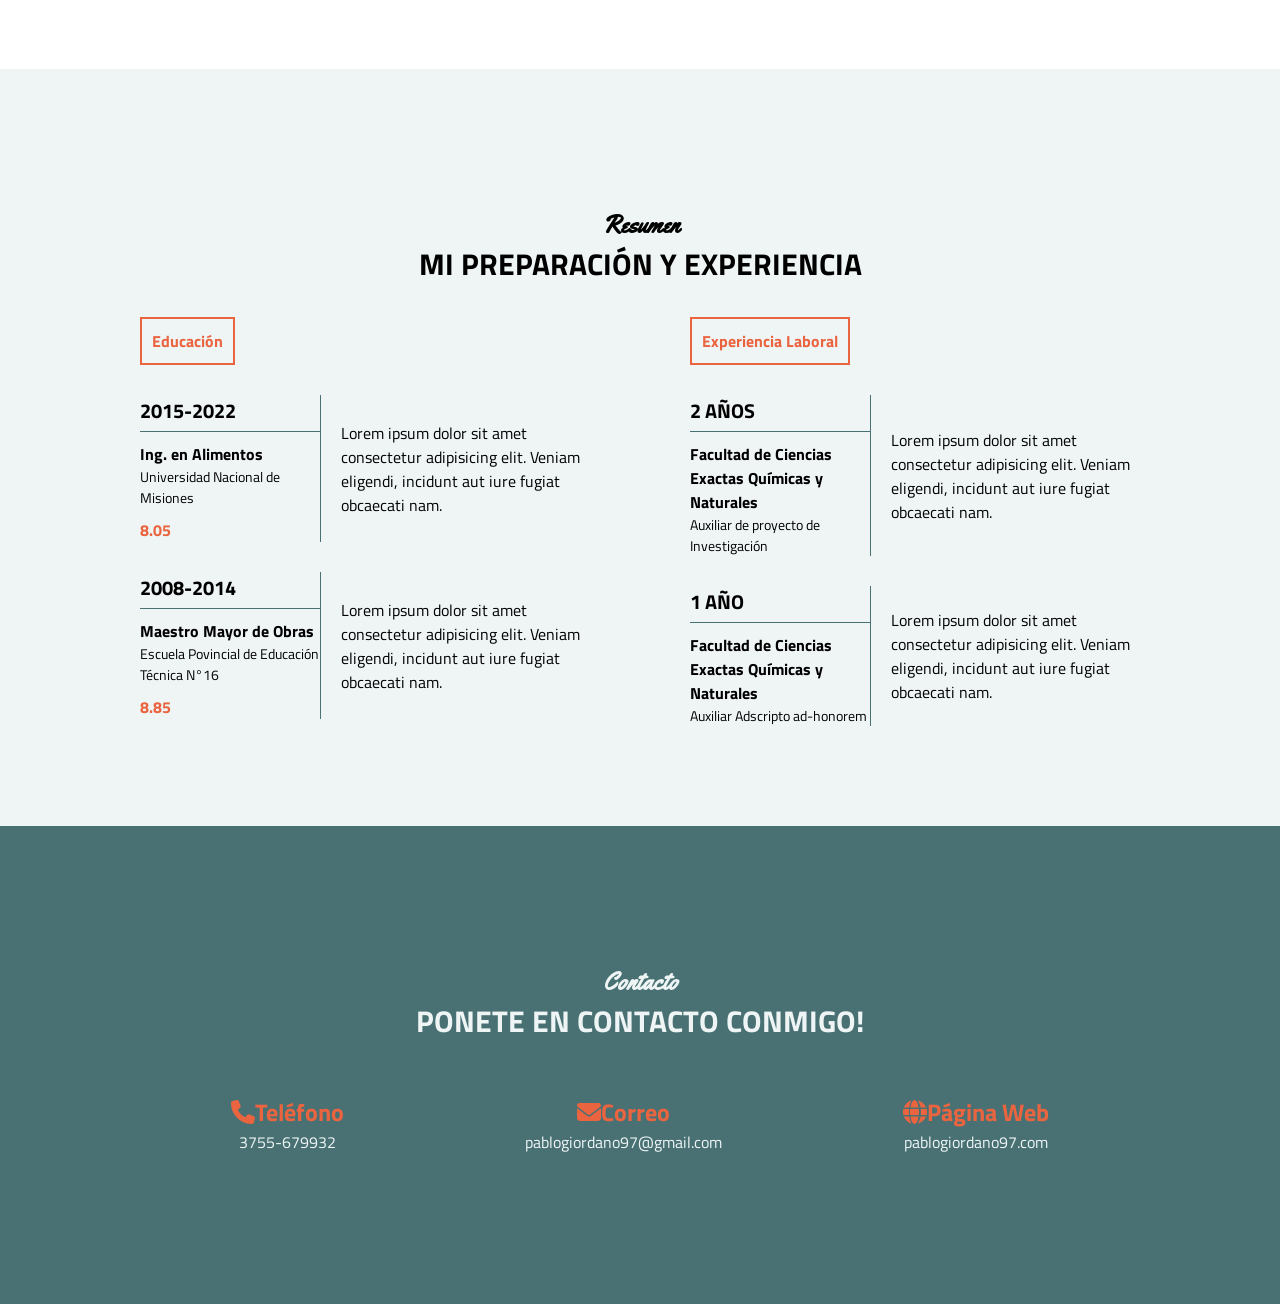
==== commit ca4a264b: "Agregado de media querys y boton de volver a inicio" ====
--- a/index.html
+++ b/index.html
@@ -236,7 +236,7 @@
         </div>
     </section>
     <!--SECCION CONTACTO-->
-    <section class="contacto" id="contacto">
+    <footer class="contacto" id="contacto">
         <div class="contenido-seccion">
             <h2 class="titulo-seccion">Contacto</h2>
             <h3>Ponete en contacto conmigo!</h3>
@@ -261,7 +261,10 @@
                 </div>
             </div>    
         </div>
-    </section>
+        <div id="volver-inicio" class="hidden">
+            <i class="fa-solid fa-arrow-up"></i>
+        </div>
+    </footer>
     <script src='app/app.js'></script>
 </body>
 </html>
--- a/styles/style.css
+++ b/styles/style.css
@@ -299,6 +299,7 @@
     max-width: 1000px;
     margin: auto;
     padding: 0 10px;
+    margin-bottom: 50px;
 }
 .contacto .contenido-seccion h3{
     text-transform: uppercase;
@@ -313,5 +314,69 @@
 }
 .contacto .contenido-seccion .fila .col h2{
     color:var(--color-resaltar);
-
+}
+#volver-inicio{
+    position: fixed;
+    background-color: var(--color-resaltar);
+    font-size: 20px;
+    width: 50px;
+    height: 50px;
+    border-radius: 50%;
+    line-height: 50px;
+    cursor: pointer;
+    transition: .3s;
+    right: 50%;
+    bottom: 2rem;
+    transform: translateX(50%);
+    opacity: 100%;
+    transition: opacity 0.5s;
+}
+#volver-inicio:hover{
+    box-shadow: 0 0 35px var(--color-secundario);
+    opacity: 60%;
+}
+.hidden{
+    display:none;
+    opacity: 0%;
+}
+/*RESPONSIVE*/
+
+@media screen and (max-width:800px){
+    .habilidades .contenido-habilidades .fila{
+        display: block;
+    }
+    .habilidades .contenido-habilidades .fila .col{
+        width: 100%;
+        text-align: center;
+        margin-bottom: 30px;
+    }
+    .habilidades .contenido-habilidades .fila .col .cont-barra{
+        justify-content: center;
+    }
+    .sobremi .contenido-seccion .fila{
+        display: block;
+    }
+    .sobremi .contenido-seccion .fila .col{
+        width: 80%;
+        margin: auto;
+        margin-top: 20px;
+    }
+    .resumen .contenido-seccion .info{
+        display: block;
+    }
+    .resumen .contenido-seccion .info .col{
+        width: 90%;
+        margin: auto;
+    }
+    .resumen .contenido-seccion .info .col .titulo{
+        display: block;
+        text-align: center;
+    }
+    .resumen .contenido-seccion .info .col table{
+        margin-top: 10px;
+        margin-bottom: 30px;
+    }
+    .contacto .contenido-seccion .fila{
+        display: block;
+    }
 }
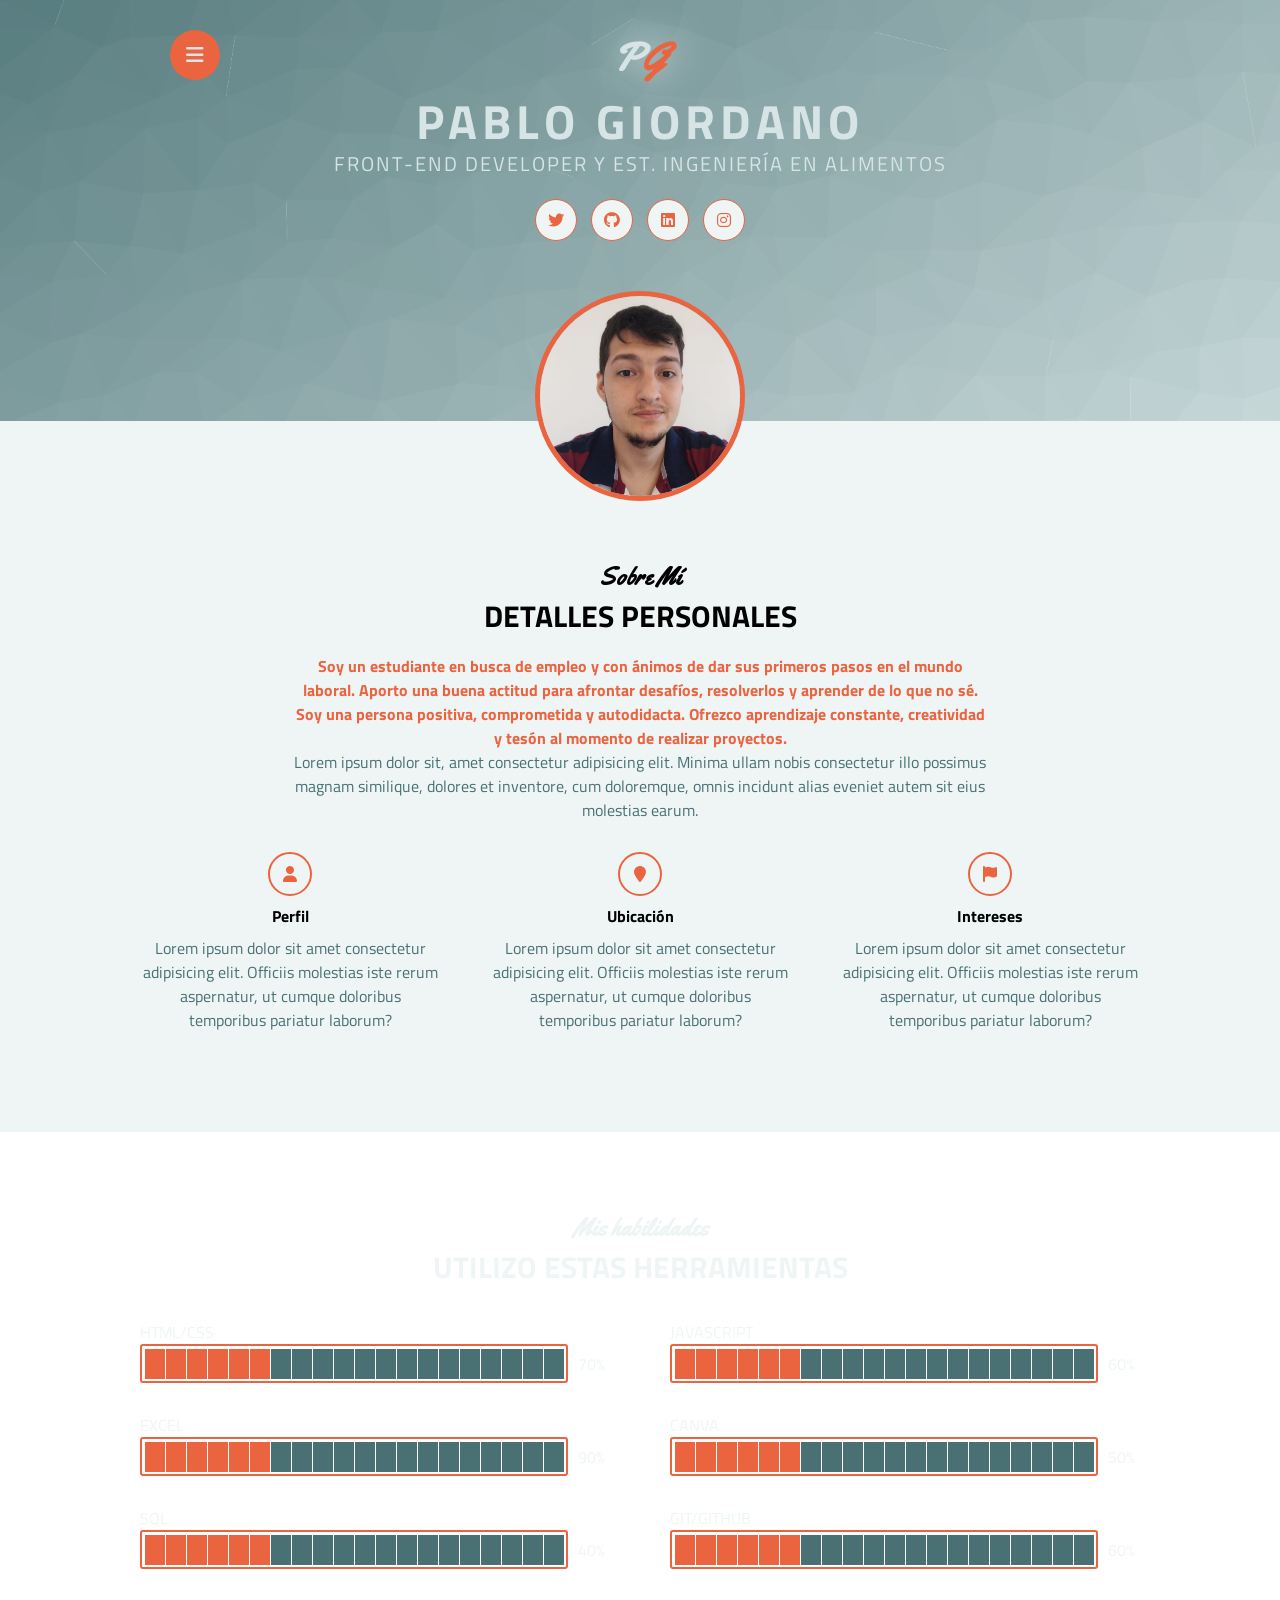
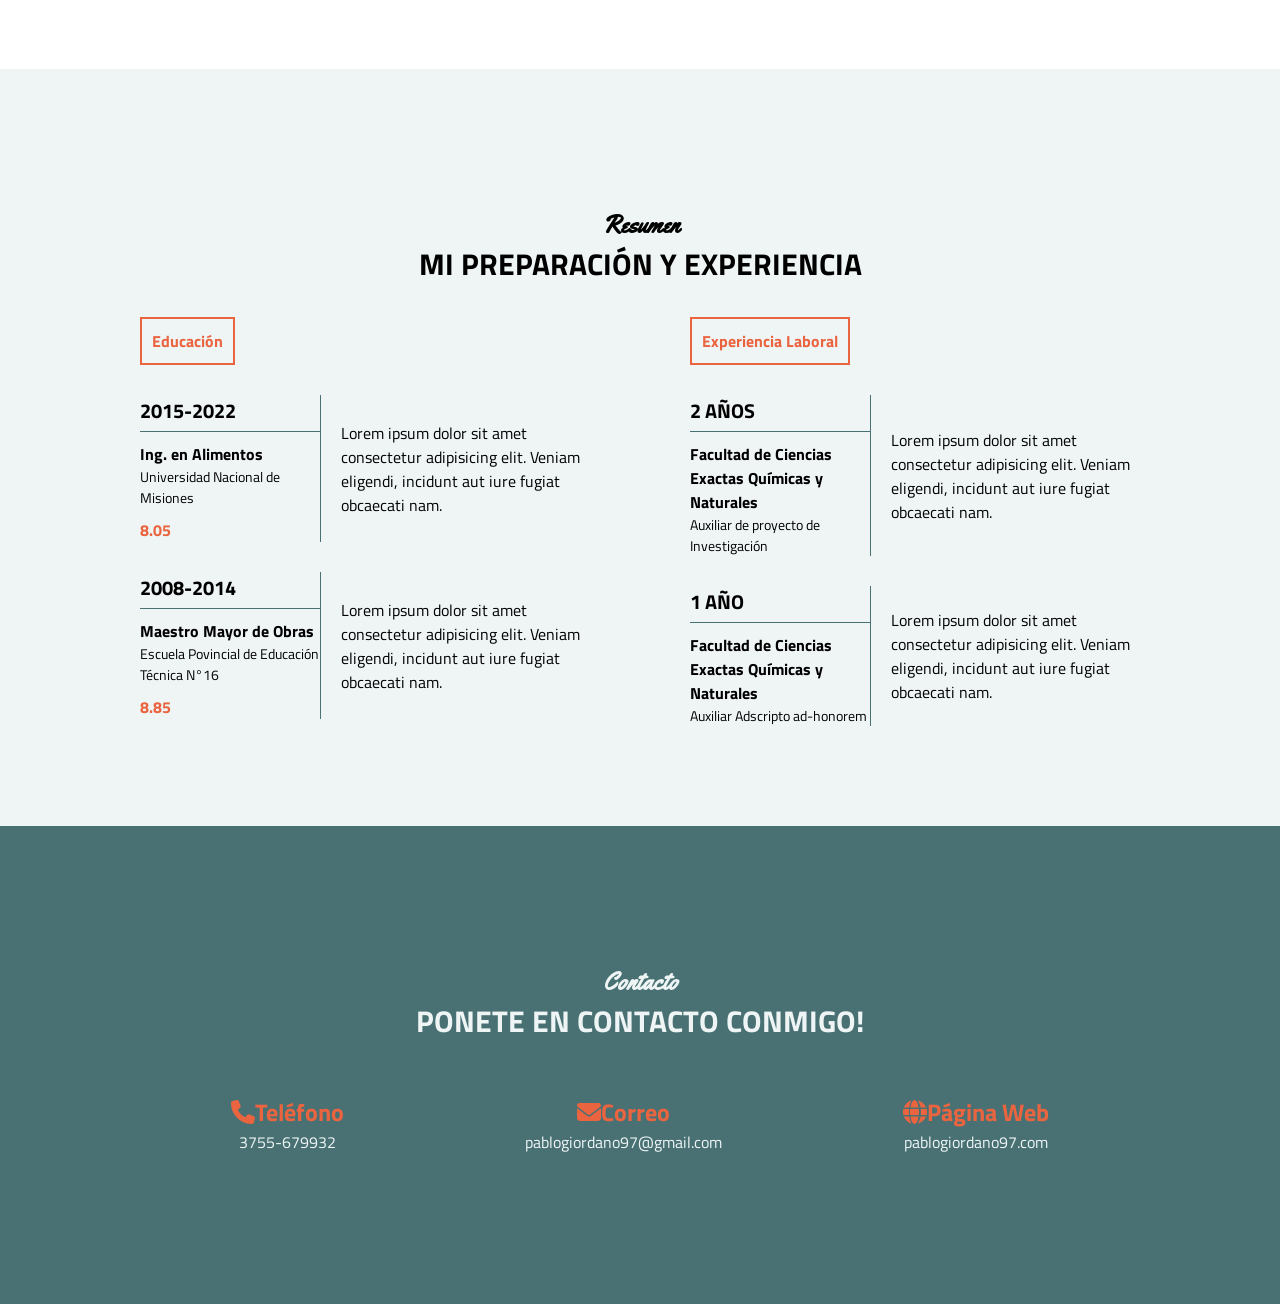
==== commit 8d8257ed: "Arreglo de media query y centrado de boton de volver a inicio" ====
--- a/index.html
+++ b/index.html
@@ -236,7 +236,7 @@
         </div>
     </section>
     <!--SECCION CONTACTO-->
-    <footer class="contacto" id="contacto">
+    <section class="contacto" id="contacto">
         <div class="contenido-seccion">
             <h2 class="titulo-seccion">Contacto</h2>
             <h3>Ponete en contacto conmigo!</h3>
@@ -261,6 +261,8 @@
                 </div>
             </div>    
         </div>
+    </section>
+    <footer>
         <div id="volver-inicio" class="hidden">
             <i class="fa-solid fa-arrow-up"></i>
         </div>
--- a/styles/style.css
+++ b/styles/style.css
@@ -315,7 +315,7 @@
 .contacto .contenido-seccion .fila .col h2{
     color:var(--color-resaltar);
 }
-#volver-inicio{
+footer #volver-inicio{
     position: fixed;
     background-color: var(--color-resaltar);
     font-size: 20px;
@@ -330,12 +330,14 @@
     transform: translateX(50%);
     opacity: 100%;
     transition: opacity 0.5s;
-}
-#volver-inicio:hover{
+    color: var(--color-base);
+    text-align: center;
+}
+footer #volver-inicio:hover{
     box-shadow: 0 0 35px var(--color-secundario);
     opacity: 60%;
 }
-.hidden{
+footer .hidden{
     display:none;
     opacity: 0%;
 }
@@ -379,4 +381,9 @@
     .contacto .contenido-seccion .fila{
         display: block;
     }
-}+}
+@media screen and (max-width: 600px){
+    .habilidades .contenido-habilidades .barra{
+        max-width: 80%;
+    }
+}
